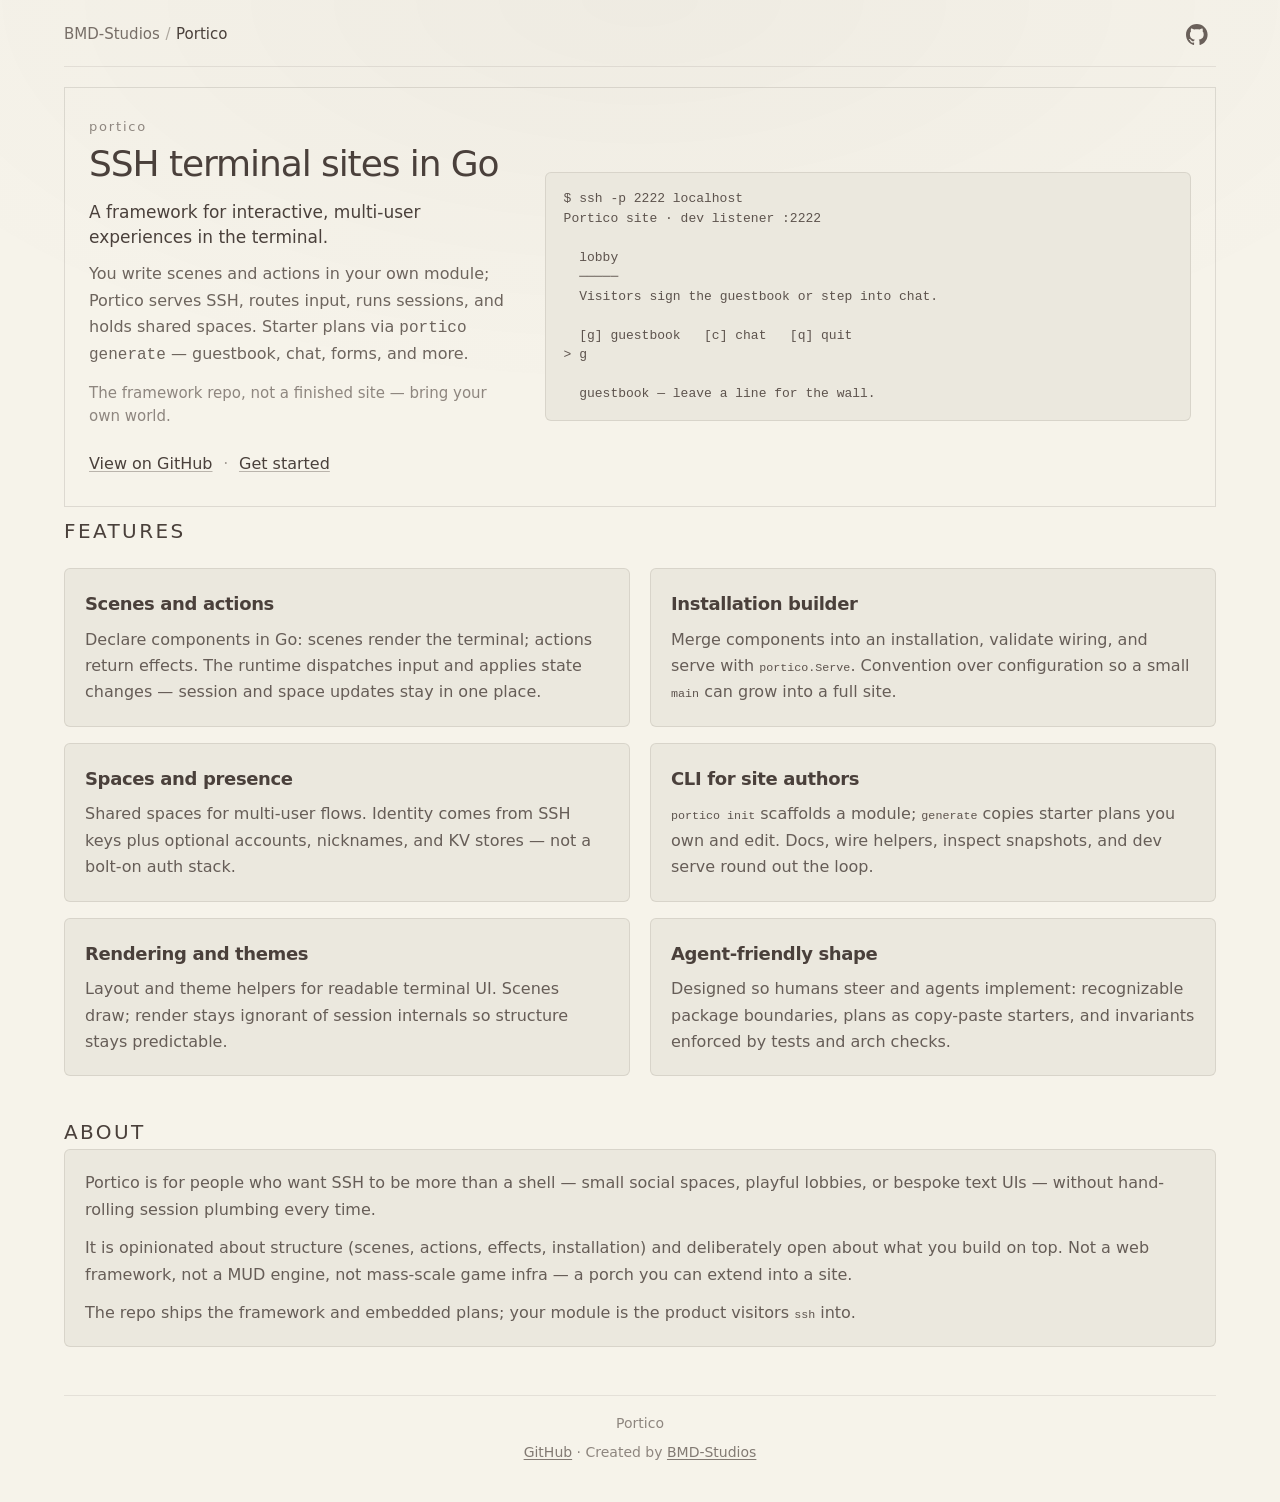
==== portico/index.html @ 833487d9 "Redesign portfolio with e-ink theme and product landing pages. Add para-scope, Portico, Marked, and " ====
<!DOCTYPE html>
<html lang="en">
<head>
    <meta charset="UTF-8">
    <meta name="viewport" content="width=device-width, initial-scale=1.0">
    <title>Portico — SSH terminal sites in Go</title>
    <meta name="description" content="Go framework for interactive, multi-user terminal sites over SSH. Scenes, actions, and effects — start a site module and ssh in.">
    <meta name="robots" content="index, follow">
    <link rel="canonical" href="https://bmd-studios.com/portico/">

    <meta property="og:type" content="website">
    <meta property="og:locale" content="en_ZA">
    <meta property="og:url" content="https://bmd-studios.com/portico/">
    <meta property="og:site_name" content="BMD-Studios">
    <meta property="og:title" content="Portico — SSH terminal sites in Go">
    <meta property="og:description" content="Framework for building multi-user terminal experiences served over SSH. Your site is a Go module; Portico runs the server, sessions, and shared state.">
    <meta property="og:image" content="https://bmd-studios.com/static/images/web_icon.png">
    <meta property="og:image:width" content="649">
    <meta property="og:image:height" content="649">
    <meta property="og:image:alt" content="BMD-Studios logo">

    <meta name="twitter:card" content="summary">
    <meta name="twitter:site" content="@mrblindmouse">
    <meta name="twitter:creator" content="@mrblindmouse">
    <meta name="twitter:url" content="https://bmd-studios.com/portico/">
    <meta name="twitter:title" content="Portico — SSH terminal sites in Go">
    <meta name="twitter:description" content="Build interactive SSH terminal sites with scenes, actions, spaces, and effects. Go module in, ssh in out.">
    <meta name="twitter:image" content="https://bmd-studios.com/static/images/web_icon.png">
    <meta name="twitter:image:alt" content="BMD-Studios logo">

    <script type="application/ld+json">
    {
      "@context": "https://schema.org",
      "@graph": [
        {
          "@type": "SoftwareApplication",
          "@id": "https://bmd-studios.com/portico/#app",
          "name": "Portico",
          "description": "Go framework for interactive, multi-user terminal sites served over SSH.",
          "url": "https://bmd-studios.com/portico/",
          "image": "https://bmd-studios.com/static/images/web_icon.png",
          "codeRepository": "https://github.com/MrBlindMouse/Portico",
          "applicationCategory": "DeveloperApplication",
          "programmingLanguage": "Go",
          "license": "https://opensource.org/licenses/MIT",
          "isAccessibleForFree": true,
          "keywords": ["SSH", "terminal", "Go", "framework", "TUI", "multi-user", "opensource"],
          "author": {
            "@type": "Person",
            "@id": "https://bmd-studios.com/#person",
            "name": "Johan Nel",
            "url": "https://bmd-studios.com"
          },
          "isPartOf": {
            "@type": "WebSite",
            "@id": "https://bmd-studios.com/#website",
            "name": "BMD-Studios",
            "url": "https://bmd-studios.com"
          }
        },
        {
          "@type": "BreadcrumbList",
          "@id": "https://bmd-studios.com/portico/#breadcrumb",
          "itemListElement": [
            {
              "@type": "ListItem",
              "position": 1,
              "name": "BMD-Studios",
              "item": "https://bmd-studios.com"
            },
            {
              "@type": "ListItem",
              "position": 2,
              "name": "Portico",
              "item": "https://bmd-studios.com/portico/"
            }
          ]
        }
      ]
    }
    </script>

    <link rel="icon" href="favicon.svg" type="image/svg+xml">

    <link rel="stylesheet" href="../static/css/_reset.css">
    <link rel="stylesheet" href="../static/css/colors.css">
    <link rel="stylesheet" href="../static/css/base.css">
    <link rel="stylesheet" href="../static/css/project-card.css">
    <link rel="stylesheet" href="../static/css/layout.css">
    <link rel="stylesheet" href="../static/css/product-landing.css">

    <script defer src="https://analytics.bmd-studios.com/script.js" data-website-id="8697f1f8-02ea-4dbf-8157-0031a327e362"></script>
</head>
<body>
    <a class="skip-link" href="#main">Skip to content</a>

    <nav class="site-nav" aria-label="Main navigation">
        <div class="site-nav__start">
            <a class="site-nav__home" href="/">BMD-Studios</a>
            <span class="site-nav__sep" aria-hidden="true">/</span>
            <span class="site-nav__here">Portico</span>
        </div>
        <a href="https://github.com/MrBlindMouse/Portico" target="_blank" rel="noopener noreferrer" class="icon-link" aria-label="GitHub">
            <svg xmlns="http://www.w3.org/2000/svg" width="20" height="20" viewBox="0 0 24 24" fill="currentColor" aria-hidden="true"><path d="M12 0c-6.626 0-12 5.373-12 12 0 5.302 3.438 9.8 8.207 11.387.599.111.793-.261.793-.577v-2.234c-3.338.726-4.033-1.416-4.033-1.416-.546-1.387-1.333-1.756-1.333-1.756-1.089-.745.083-.729.083-.729 1.205.084 1.839 1.237 1.839 1.237 1.07 1.834 2.807 1.304 3.492.997.107-.775.418-1.305.762-1.604-2.665-.305-5.467-1.334-5.467-5.931 0-1.311.469-2.381 1.236-3.221-.124-.303-.535-1.524.117-3.176 0 0 1.008-.322 3.301 1.23.957-.266 1.983-.399 3.003-.404 1.02.005 2.047.138 3.006.404 2.291-1.552 3.297-1.23 3.297-1.23.653 1.653.242 2.874.118 3.176.77.84 1.235 1.911 1.235 3.221 0 4.609-2.807 5.624-5.479 5.921.43.372.823 1.102.823 2.222v3.293c0 .319.192.694.801.576 4.765-1.589 8.199-6.086 8.199-11.386 0-6.627-5.373-12-12-12z"/></svg>
        </a>
    </nav>

    <header class="hero hero--product">
        <div class="hero__layout">
            <div class="hero__copy">
                <div class="hero__intro">
                    <p class="hero__eyebrow">Portico</p>
                    <h1 class="hero__title">SSH terminal sites in Go</h1>
                    <p class="hero__lede">A framework for interactive, multi-user experiences in the terminal.</p>
                    <p class="hero__detail">You write scenes and actions in your own module; Portico serves SSH, routes input, runs sessions, and holds shared spaces. Starter plans via <code>portico generate</code> — guestbook, chat, forms, and more.</p>
                    <p class="hero__scope">The framework repo, not a finished site — bring your own world.</p>
                </div>
                <p class="hero__cta">
                    <a href="https://github.com/MrBlindMouse/Portico">View on GitHub</a>
                    <span class="hero__cta-sep" aria-hidden="true">·</span>
                    <a href="https://github.com/MrBlindMouse/Portico#get-started">Get started</a>
                </p>
            </div>
            <figure class="hero__visual">
                <pre class="hero__terminal" aria-label="Example SSH session">$ ssh -p 2222 localhost
Portico site · dev listener :2222

  lobby
  ─────
  Visitors sign the guestbook or step into chat.

  [g] guestbook   [c] chat   [q] quit
&gt; g

  guestbook — leave a line for the wall.</pre>
            </figure>
        </div>
    </header>

    <main id="main" class="page page--product">
        <section class="page__section" id="features" aria-labelledby="features-heading">
            <h2 id="features-heading">Features</h2>
            <div class="project-grid">
                <article class="project-card">
                    <h3>Scenes and actions</h3>
                    <p>Declare components in Go: scenes render the terminal; actions return effects. The runtime dispatches input and applies state changes — session and space updates stay in one place.</p>
                </article>
                <article class="project-card">
                    <h3>Installation builder</h3>
                    <p>Merge components into an installation, validate wiring, and serve with <code>portico.Serve</code>. Convention over configuration so a small <code>main</code> can grow into a full site.</p>
                </article>
                <article class="project-card">
                    <h3>Spaces and presence</h3>
                    <p>Shared spaces for multi-user flows. Identity comes from SSH keys plus optional accounts, nicknames, and KV stores — not a bolt-on auth stack.</p>
                </article>
                <article class="project-card">
                    <h3>CLI for site authors</h3>
                    <p><code>portico init</code> scaffolds a module; <code>generate</code> copies starter plans you own and edit. Docs, wire helpers, inspect snapshots, and dev serve round out the loop.</p>
                </article>
                <article class="project-card">
                    <h3>Rendering and themes</h3>
                    <p>Layout and theme helpers for readable terminal UI. Scenes draw; render stays ignorant of session internals so structure stays predictable.</p>
                </article>
                <article class="project-card">
                    <h3>Agent-friendly shape</h3>
                    <p>Designed so humans steer and agents implement: recognizable package boundaries, plans as copy-paste starters, and invariants enforced by tests and arch checks.</p>
                </article>
            </div>
        </section>

        <section class="page__section" id="about" aria-labelledby="about-heading">
            <h2 id="about-heading">About</h2>
            <article class="project-card">
                <p>Portico is for people who want SSH to be more than a shell — small social spaces, playful lobbies, or bespoke text UIs — without hand-rolling session plumbing every time.</p>
                <p>It is opinionated about structure (scenes, actions, effects, installation) and deliberately open about what you build on top. Not a web framework, not a MUD engine, not mass-scale game infra — a porch you can extend into a site.</p>
                <p>The repo ships the framework and embedded plans; your module is the product visitors <code>ssh</code> into.</p>
            </article>
        </section>
    </main>

    <footer class="footer">
        <p>Portico</p>
        <p class="footer__credit">
            <a href="https://github.com/MrBlindMouse/Portico" target="_blank" rel="noopener noreferrer">GitHub</a>
            · Created by <a href="https://bmd-studios.com/">BMD-Studios</a>
        </p>
    </footer>
</body>
</html>
---- static/css/colors.css ----
:root {
	--lch-black: lch(28% 6 50);
	--lch-white: lch(96% 5 92);
	--lch-mid-gray: lch(55% 3 92);
	--lch-red: lch(52% 12% 30);
	--lch-blue: lch(52% 10% 250);
	--lch-green: lch(52% 12% 145);
	--lch-yellow: lch(88% 8% 95);
	--lch-cyan: lch(70% 8% 200);
	--lch-magenta: lch(52% 12% 330);

	--color-canvas: var(--lch-white);
	--color-ink: var(--lch-black);
}

@media (prefers-color-scheme: dark) {
	:root {
		--lch-black: lch(16% 4 255);
		--lch-white: lch(88% 5 150);
		--lch-mid-gray: lch(42% 3 250);

		--color-canvas: var(--lch-black);
		--color-ink: var(--lch-white);
	}
}
---- static/css/base.css ----
@layer base {
	html {
		background: var(--color-canvas);
		color: var(--color-ink);
		font-family: system-ui, sans-serif;
		min-height: 100%;
	}

	html::before {
		content: "";
		position: fixed;
		inset: 0;
		z-index: -1;
		pointer-events: none;
		background: radial-gradient(
			120% 80% at 50% 0%,
			color-mix(in lch, var(--color-ink) 4%, transparent),
			transparent 55%
		);
	}

	body {
		color: color-mix(in lch, var(--color-ink) 88%, var(--color-canvas));
		line-height: 1.65;
	}

	h1,
	h2,
	h3 {
		color: var(--color-ink);
		font-weight: 600;
		letter-spacing: -0.02em;
	}

	h1 {
		font-size: clamp(2rem, 5vw, 2.75rem);
		font-weight: 500;
	}

	h2 {
		font-size: 1.25rem;
		font-weight: 500;
		text-transform: uppercase;
		letter-spacing: 0.12em;
	}

	h3 {
		font-size: 1.125rem;
		font-weight: 600;
	}

	h4 {
		font-size: 0.875rem;
		font-weight: 500;
		color: color-mix(in lch, var(--color-ink) 65%, var(--color-canvas));
		text-transform: uppercase;
		letter-spacing: 0.08em;
	}

	p + p {
		margin-top: 0.75rem;
	}

	ul {
		margin-top: 0.5rem;
		margin-left: 1.25rem;
		list-style-type: disc;
	}

	ol {
		margin-left: 1.25rem;
		list-style-type: decimal;
	}

	li + li {
		margin-top: 0.25rem;
	}

	a:focus-visible {
		outline: 2px solid color-mix(in lch, var(--color-ink) 45%, transparent);
		outline-offset: 3px;
		border-radius: 2px;
	}

	.skip-link {
		position: absolute;
		left: 1rem;
		top: 1rem;
		padding: 0.35rem 0.75rem;
		background: var(--color-canvas);
		color: var(--color-ink);
		border: 1px solid color-mix(in lch, var(--color-ink) 14%, transparent);
		border-radius: 0.25rem;
		z-index: 2;
		transform: translateY(-200%);
	}

	.skip-link:focus {
		transform: translateY(0);
	}

	@media (prefers-reduced-motion: reduce) {
		*,
		*::before,
		*::after {
			animation-duration: 0.01ms !important;
			transition-duration: 0.01ms !important;
		}
	}
}
---- static/css/project-card.css ----
@layer components {
	.project-card {
		--card-pad: 1.25rem;
		--card-radius: 0.375rem;
		--card-border: color-mix(in lch, var(--color-ink) 12%, transparent);
		--card-surface: color-mix(in lch, var(--color-canvas) 94%, var(--color-ink));

		display: block;
		padding: var(--card-pad);
		background: var(--card-surface);
		border: 1px solid var(--card-border);
		border-radius: var(--card-radius);
		height: 100%;
		transition: border-color 0.2s ease;
	}

	a.project-card:hover {
		--card-border: color-mix(in lch, var(--color-ink) 24%, transparent);
	}

	a.project-card:hover h3 {
		color: color-mix(in lch, var(--color-ink) 100%, var(--lch-blue) 8%);
	}

	.project-card--muted {
		--card-surface: color-mix(in lch, var(--color-canvas) 97%, var(--color-ink));
	}

	.project-card h3 + :not(h3) {
		margin-top: 0.5rem;
	}
}
---- static/css/layout.css ----
@layer layout {
	.hero {
		--frame-border: color-mix(in lch, var(--color-ink) 14%, transparent);

		box-sizing: border-box;
		display: flex;
		align-items: center;
		justify-content: center;
		width: calc(100% - 3rem);
		min-height: calc(100vh - 3rem);
		margin: 1.5rem auto;
		padding: 2rem;
		border: 1px solid var(--frame-border);
	}

	.hero__inner {
		max-width: min(100%, 32rem);
		text-align: left;
	}

	.hero__brand {
		font-size: clamp(2.25rem, 6vw, 3.25rem);
		font-weight: 500;
		line-height: 1.12;
		letter-spacing: -0.03em;
	}

	.hero__brand-line {
		display: block;
	}

	.hero__brand-suffix {
		font-size: clamp(1.25rem, 3.5vw, 1.65rem);
		font-weight: 500;
		letter-spacing: 0.04em;
		color: color-mix(in lch, var(--color-ink) 58%, var(--color-canvas));
		padding-top: 0.3em;
		padding-left: 1em;
	}

	.hero__tagline {
		margin-top: 1.75rem;
		color: color-mix(in lch, var(--color-ink) 72%, var(--color-canvas));
		font-size: 1rem;
	}

	.hero__role {
		margin-top: 0.35rem;
		color: color-mix(in lch, var(--color-ink) 78%, var(--color-canvas));
		font-size: 1.0625rem;
	}

	.hero__role-line::after {
		content: "_";
		opacity: 0.45;
		animation: caret-blink 1s step-end infinite;
	}

	@keyframes caret-blink {
		50% {
			opacity: 0;
		}
	}

	.page {
		width: min(100% - 2rem, 72rem);
		margin-inline: auto;
		padding-bottom: 3rem;
	}

	.page__section + .page__section {
		margin-top: 2.5rem;
	}

	.about-card {
		margin-top: 1rem;
	}

	.icon-links {
		display: flex;
		align-items: center;
		justify-content: center;
		gap: 0.75rem;
		margin-top: 1.25rem;
	}

	.icon-link {
		padding: 0.5rem;
		color: color-mix(in lch, var(--color-ink) 80%, var(--color-canvas));
		border-radius: 0.25rem;
	}

	.icon-link:hover {
		color: var(--color-ink);
	}

	.icon-link svg {
		width: 1.35rem;
		height: 1.35rem;
	}

	.project-grid {
		display: grid;
		grid-template-columns: repeat(2, minmax(0, 1fr));
		gap: 1rem 1.25rem;
		margin-top: 1.25rem;
	}

	.footer {
		width: min(100% - 2rem, 72rem);
		margin: 0 auto 1.5rem;
		padding: 1rem;
		text-align: center;
		font-size: 0.875rem;
		color: color-mix(in lch, var(--color-ink) 58%, var(--color-canvas));
		border-top: 1px solid color-mix(in lch, var(--color-ink) 10%, transparent);
	}

	@media (max-width: 40rem) {
		.hero {
			width: 100%;
			min-height: 100svh;
			margin: 0;
			padding: 1.25rem;
			border: none;
		}

		.project-grid {
			grid-template-columns: 1fr;
		}
	}
}
---- static/css/product-landing.css ----
@layer layout {
	.site-nav {
		display: flex;
		align-items: center;
		justify-content: space-between;
		gap: 1rem;
		width: min(100% - 2rem, 72rem);
		margin: 1rem auto 0;
		padding-bottom: 0.75rem;
		border-bottom: 1px solid color-mix(in lch, var(--color-ink) 10%, transparent);
		font-size: 0.9375rem;
	}

	.site-nav__start {
		display: flex;
		flex-wrap: wrap;
		align-items: baseline;
		gap: 0.35rem;
	}

	.site-nav__home {
		color: color-mix(in lch, var(--color-ink) 72%, var(--color-canvas));
		text-decoration: none;
	}

	.site-nav__home:hover {
		color: var(--color-ink);
	}

	.site-nav__sep {
		color: color-mix(in lch, var(--color-ink) 40%, var(--color-canvas));
	}

	.site-nav__here {
		color: var(--color-ink);
		font-weight: 500;
	}

	.hero.hero--product {
		--frame-border: color-mix(in lch, var(--color-ink) 14%, transparent);

		box-sizing: border-box;
		display: block;
		width: min(100% - 2rem, 72rem);
		min-height: 0;
		margin: 1.25rem auto 0;
		padding: 1.75rem 1.5rem;
		border: 1px solid var(--frame-border);
		text-align: left;
	}

	.hero__layout {
		display: grid;
		gap: 1.5rem;
		align-items: center;
	}

	.hero__copy {
		min-width: 0;
	}

	.hero__intro {
		max-width: 36rem;
	}

	.hero__status {
		margin-top: 0.4rem;
		font-size: 0.75rem;
		font-weight: 500;
		letter-spacing: 0.12em;
		text-transform: uppercase;
		color: color-mix(in lch, var(--color-ink) 52%, var(--color-canvas));
	}

	.hero__eyebrow {
		font-size: 0.8125rem;
		font-weight: 500;
		letter-spacing: 0.14em;
		text-transform: lowercase;
		color: color-mix(in lch, var(--color-ink) 58%, var(--color-canvas));
	}

	.hero.hero--product .hero__title {
		margin-top: 0.35rem;
		font-size: clamp(1.625rem, 4vw, 2.25rem);
		font-weight: 500;
		line-height: 1.15;
		letter-spacing: -0.03em;
		max-width: 22ch;
	}

	.hero__lede {
		margin-top: 1rem;
		max-width: 36ch;
		font-size: 1.0625rem;
		line-height: 1.45;
		color: var(--color-ink);
	}

	.hero__detail {
		margin-top: 0.75rem;
		max-width: 52ch;
		font-size: 1rem;
		line-height: 1.65;
		color: color-mix(in lch, var(--color-ink) 78%, var(--color-canvas));
	}

	.hero__scope {
		margin-top: 0.85rem;
		max-width: 42ch;
		font-size: 0.9375rem;
		line-height: 1.5;
		color: color-mix(in lch, var(--color-ink) 58%, var(--color-canvas));
	}

	.hero__cta {
		margin-top: 1.5rem;
		font-size: 1rem;
	}

	.hero__cta a {
		color: var(--color-ink);
		text-decoration: underline;
		text-underline-offset: 0.15em;
		text-decoration-color: color-mix(in lch, var(--color-ink) 35%, transparent);
	}

	.hero__cta a:hover {
		text-decoration-color: var(--color-ink);
	}

	.hero__cta-sep {
		margin-inline: 0.35rem;
		color: color-mix(in lch, var(--color-ink) 45%, var(--color-canvas));
	}

	.hero__visual {
		margin: 0;
		min-width: 0;
		border: 1px solid color-mix(in lch, var(--color-ink) 12%, transparent);
		border-radius: 0.375rem;
		overflow: hidden;
		background: color-mix(in lch, var(--color-canvas) 94%, var(--color-ink));
	}

	.hero__visual img {
		width: 100%;
		height: auto;
		vertical-align: middle;
	}

	.hero__visual--marked {
		aspect-ratio: 4 / 3;
		display: flex;
		align-items: stretch;
		justify-content: center;
		padding: 0.75rem;
	}

	.marked-mock {
		position: relative;
		flex: 1;
		min-height: 12rem;
		border-radius: 0.25rem;
		overflow: hidden;
		background: color-mix(in lch, var(--color-canvas) 90%, var(--color-ink));
	}

	.marked-mock__sky {
		position: absolute;
		inset: 0 0 35%;
		background: linear-gradient(
			180deg,
			color-mix(in lch, var(--color-ink) 8%, var(--color-canvas)),
			color-mix(in lch, var(--color-ink) 4%, transparent)
		);
	}

	.marked-mock__hill {
		position: absolute;
		left: -10%;
		right: -10%;
		bottom: 0;
		height: 45%;
		background: color-mix(in lch, var(--color-ink) 12%, var(--color-canvas));
		border-radius: 50% 50% 0 0;
	}

	.marked-mock__stamp {
		position: absolute;
		right: 0.65rem;
		bottom: 0.55rem;
		padding: 0.15rem 0.35rem;
		font-family: ui-monospace, monospace;
		font-size: 0.7rem;
		color: color-mix(in lch, var(--color-ink) 75%, var(--color-canvas));
		background: color-mix(in lch, var(--color-canvas) 70%, transparent);
		border: 1px solid color-mix(in lch, var(--color-ink) 15%, transparent);
		border-radius: 0.2rem;
	}

	.marked-mock__sig {
		position: absolute;
		left: 0.75rem;
		bottom: 1rem;
		font-family: "Segoe Script", "Bradley Hand", cursive;
		font-size: 1.1rem;
		color: color-mix(in lch, var(--color-ink) 70%, var(--color-canvas));
		transform: rotate(-6deg);
	}

	.hero__visual--oshkelosh {
		display: grid;
		grid-template-columns: 1fr 1fr;
		grid-template-rows: auto auto auto;
		gap: 0.5rem;
		padding: 1rem;
		min-height: 12rem;
	}

	.oshkelosh-mock__block {
		padding: 0.65rem 0.75rem;
		font-size: 0.75rem;
		line-height: 1.35;
		border: 1px solid color-mix(in lch, var(--color-ink) 14%, transparent);
		border-radius: 0.25rem;
		background: color-mix(in lch, var(--color-canvas) 96%, var(--color-ink));
		color: color-mix(in lch, var(--color-ink) 82%, var(--color-canvas));
	}

	.oshkelosh-mock__block strong {
		display: block;
		font-weight: 600;
		color: var(--color-ink);
		font-size: 0.8125rem;
		margin-bottom: 0.2rem;
	}

	.oshkelosh-mock__block--storefront {
		grid-column: 1 / -1;
	}

	.oshkelosh-mock__block--core {
		grid-column: 1 / -1;
	}

	.oshkelosh-mock__addons {
		grid-column: 1 / -1;
		display: flex;
		flex-wrap: wrap;
		gap: 0.35rem;
		margin-top: 0.15rem;
	}

	.oshkelosh-mock__pill {
		padding: 0.15rem 0.45rem;
		font-size: 0.65rem;
		border-radius: 0.2rem;
		border: 1px solid color-mix(in lch, var(--color-ink) 12%, transparent);
		color: color-mix(in lch, var(--color-ink) 65%, var(--color-canvas));
	}

	.addon-catalog {
		margin-top: 1rem;
	}

	.addon-catalog__group + .addon-catalog__group {
		margin-top: 1.75rem;
	}

	.addon-catalog__title {
		font-size: 1rem;
		font-weight: 600;
		color: var(--color-ink);
	}

	.addon-catalog__note {
		margin-top: 0.35rem;
		font-size: 0.9rem;
		color: color-mix(in lch, var(--color-ink) 65%, var(--color-canvas));
		max-width: 65ch;
	}

	.addon-catalog__list {
		display: flex;
		flex-wrap: wrap;
		gap: 0.35rem 1rem;
		margin-top: 0.65rem;
		padding: 0;
		list-style: none;
	}

	.addon-catalog__list a {
		font-size: 0.9375rem;
		text-decoration: underline;
		text-underline-offset: 0.12em;
		text-decoration-color: color-mix(in lch, var(--color-ink) 30%, transparent);
		color: color-mix(in lch, var(--color-ink) 88%, var(--color-canvas));
	}

	.addon-catalog__list a:hover {
		color: var(--color-ink);
		text-decoration-color: var(--color-ink);
	}

	@media (min-width: 48rem) {
		.addon-catalog__list {
			column-count: 2;
			column-gap: 2rem;
			display: block;
		}

		.addon-catalog__list li {
			break-inside: avoid;
			margin-bottom: 0.35rem;
		}
	}

	.hero__terminal {
		margin: 0;
		padding: 1rem 1.1rem;
		font-family: ui-monospace, "Cascadia Code", "Source Code Pro", Menlo, monospace;
		font-size: clamp(0.6875rem, 1.6vw, 0.8125rem);
		line-height: 1.5;
		color: color-mix(in lch, var(--color-ink) 88%, var(--color-canvas));
		white-space: pre-wrap;
		overflow-x: auto;
	}

	.page--product {
		padding-top: 0.5rem;
	}

	.page--product .project-card p {
		color: color-mix(in lch, var(--color-ink) 82%, var(--color-canvas));
	}

	.page--product code {
		font-size: 0.9em;
		color: color-mix(in lch, var(--color-ink) 88%, var(--color-canvas));
	}

	.footer__credit {
		margin-top: 0.35rem;
	}

	.footer__credit a {
		color: color-mix(in lch, var(--color-ink) 65%, var(--color-canvas));
		text-decoration: underline;
		text-underline-offset: 0.12em;
	}

	.footer__credit a:hover {
		color: var(--color-ink);
	}

	@media (min-width: 56rem) {
		.hero__layout {
			grid-template-columns: minmax(0, 26rem) minmax(0, 1.1fr);
			gap: 2rem 2.5rem;
		}

		.hero.hero--product .hero__title {
			max-width: none;
		}

		.hero__lede,
		.hero__detail,
		.hero__scope {
			max-width: none;
		}

		.hero__intro {
			max-width: none;
		}
	}

	@media (max-width: 40rem) {
		.hero.hero--product {
			width: 100%;
			margin-top: 0.5rem;
			padding: 1.25rem 1rem;
			border-inline: none;
		}
	}
}
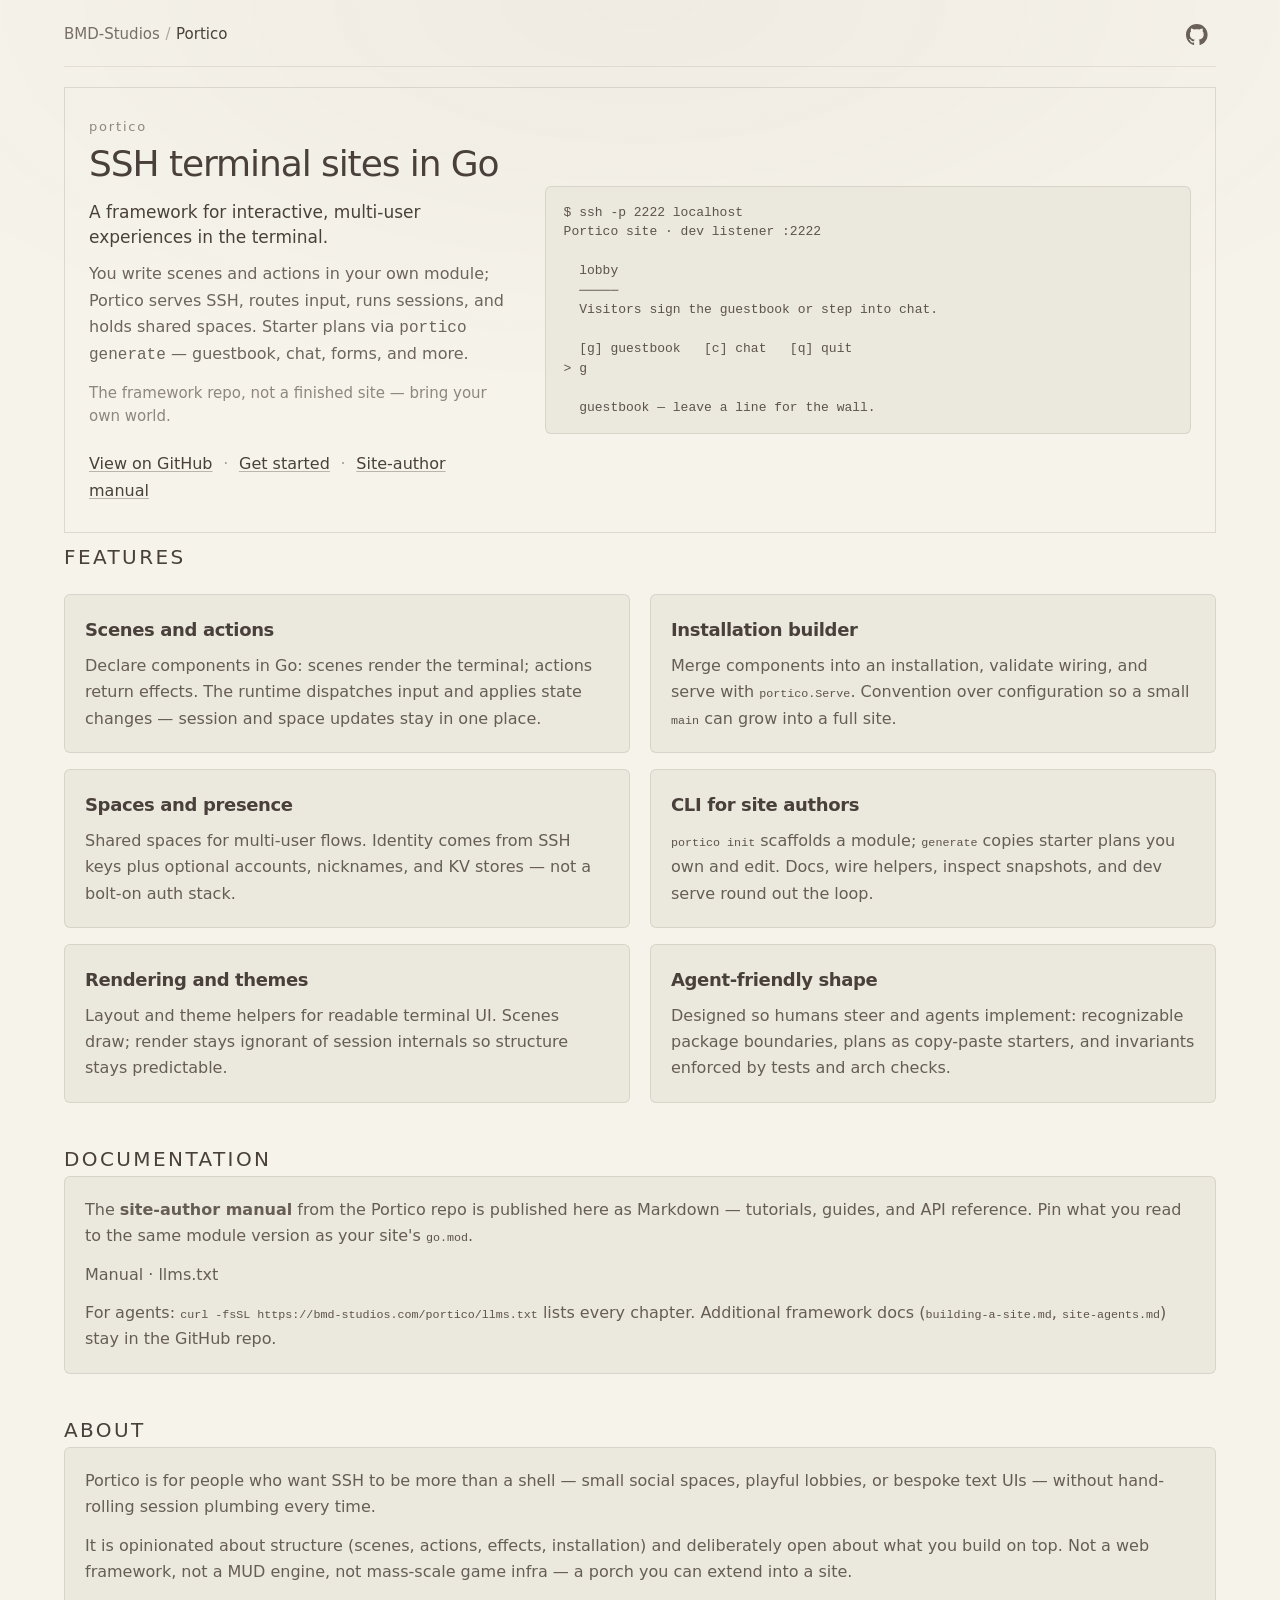
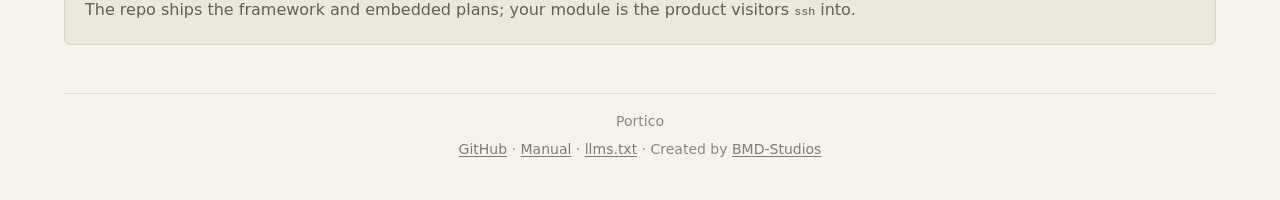
==== commit 8fef604b: "Portico Docs update" ====
--- a/portico/index.html
+++ b/portico/index.html
@@ -81,6 +81,7 @@
     </script>
 
     <link rel="icon" href="favicon.svg" type="image/svg+xml">
+    <link rel="alternate" type="text/plain" href="https://bmd-studios.com/portico/llms.txt" title="Portico manual (curl index for agents)">
 
     <link rel="stylesheet" href="../static/css/_reset.css">
     <link rel="stylesheet" href="../static/css/colors.css">
@@ -119,6 +120,8 @@
                     <a href="https://github.com/MrBlindMouse/Portico">View on GitHub</a>
                     <span class="hero__cta-sep" aria-hidden="true">·</span>
                     <a href="https://github.com/MrBlindMouse/Portico#get-started">Get started</a>
+                    <span class="hero__cta-sep" aria-hidden="true">·</span>
+                    <a href="docs/manual/README.md">Site-author manual</a>
                 </p>
             </div>
             <figure class="hero__visual">
@@ -166,6 +169,19 @@
                     <p>Designed so humans steer and agents implement: recognizable package boundaries, plans as copy-paste starters, and invariants enforced by tests and arch checks.</p>
                 </article>
             </div>
+        </section>
+
+        <section class="page__section" id="documentation" aria-labelledby="documentation-heading">
+            <h2 id="documentation-heading">Documentation</h2>
+            <article class="project-card">
+                <p>The <strong>site-author manual</strong> from the Portico repo is published here as Markdown — tutorials, guides, and API reference. Pin what you read to the same module version as your site's <code>go.mod</code>.</p>
+                <p>
+                    <a href="docs/manual/README.md">Manual</a>
+                    <span aria-hidden="true"> · </span>
+                    <a href="llms.txt">llms.txt</a>
+                </p>
+                <p>For agents: <code>curl -fsSL https://bmd-studios.com/portico/llms.txt</code> lists every chapter. Additional framework docs (<code>building-a-site.md</code>, <code>site-agents.md</code>) stay in the <a href="https://github.com/MrBlindMouse/Portico/tree/main/docs" target="_blank" rel="noopener noreferrer">GitHub repo</a>.</p>
+            </article>
         </section>
 
         <section class="page__section" id="about" aria-labelledby="about-heading">
@@ -182,6 +198,8 @@
         <p>Portico</p>
         <p class="footer__credit">
             <a href="https://github.com/MrBlindMouse/Portico" target="_blank" rel="noopener noreferrer">GitHub</a>
+            · <a href="docs/manual/README.md">Manual</a>
+            · <a href="llms.txt">llms.txt</a>
             · Created by <a href="https://bmd-studios.com/">BMD-Studios</a>
         </p>
     </footer>
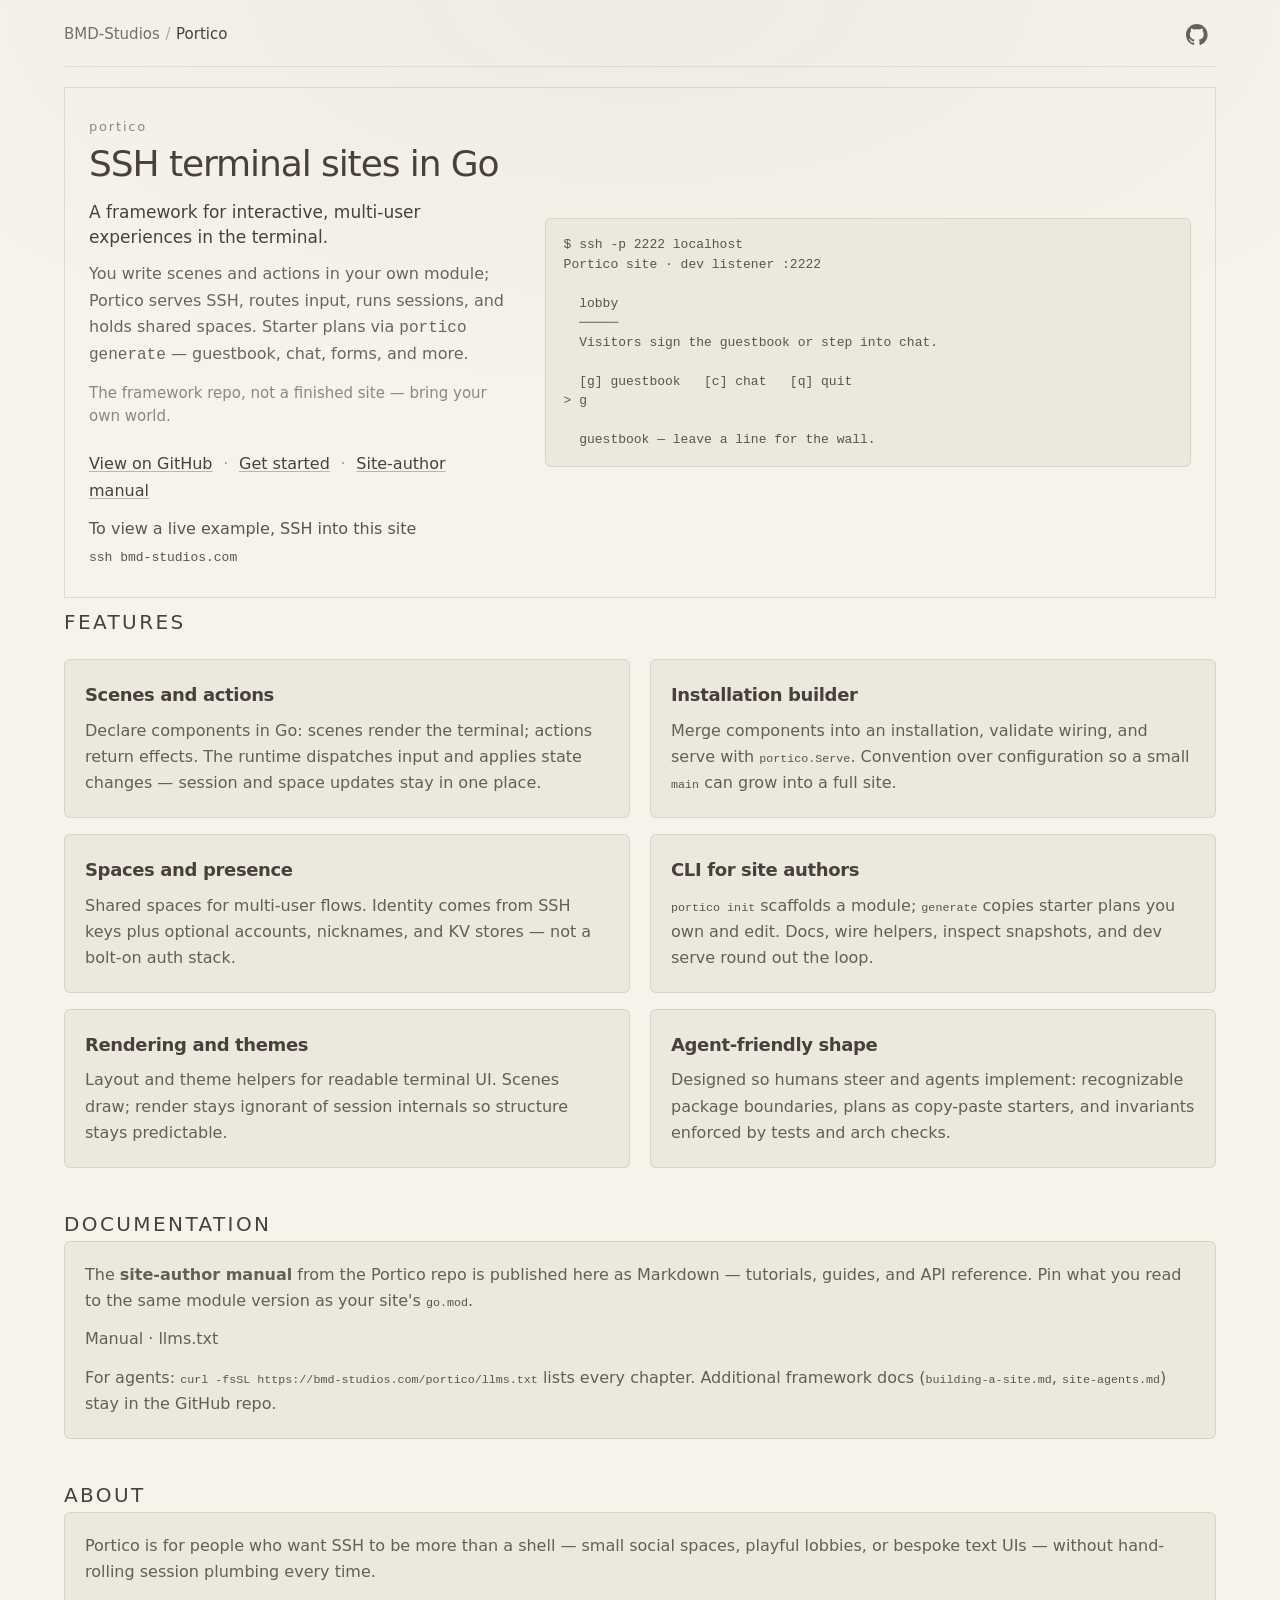
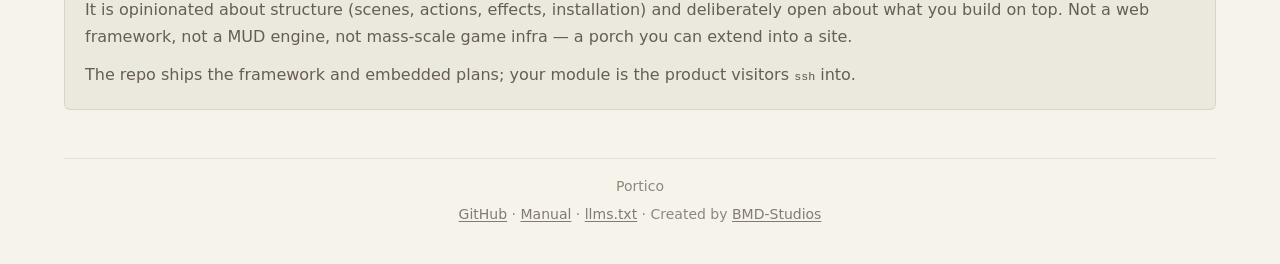
==== commit 8b1da9cc: "Minor updates" ====
--- a/portico/index.html
+++ b/portico/index.html
@@ -123,6 +123,8 @@
                     <span class="hero__cta-sep" aria-hidden="true">·</span>
                     <a href="docs/manual/README.md">Site-author manual</a>
                 </p>
+                <p>To view a live example, SSH into this site</p>
+                <code>ssh bmd-studios.com</code>
             </div>
             <figure class="hero__visual">
                 <pre class="hero__terminal" aria-label="Example SSH session">$ ssh -p 2222 localhost
